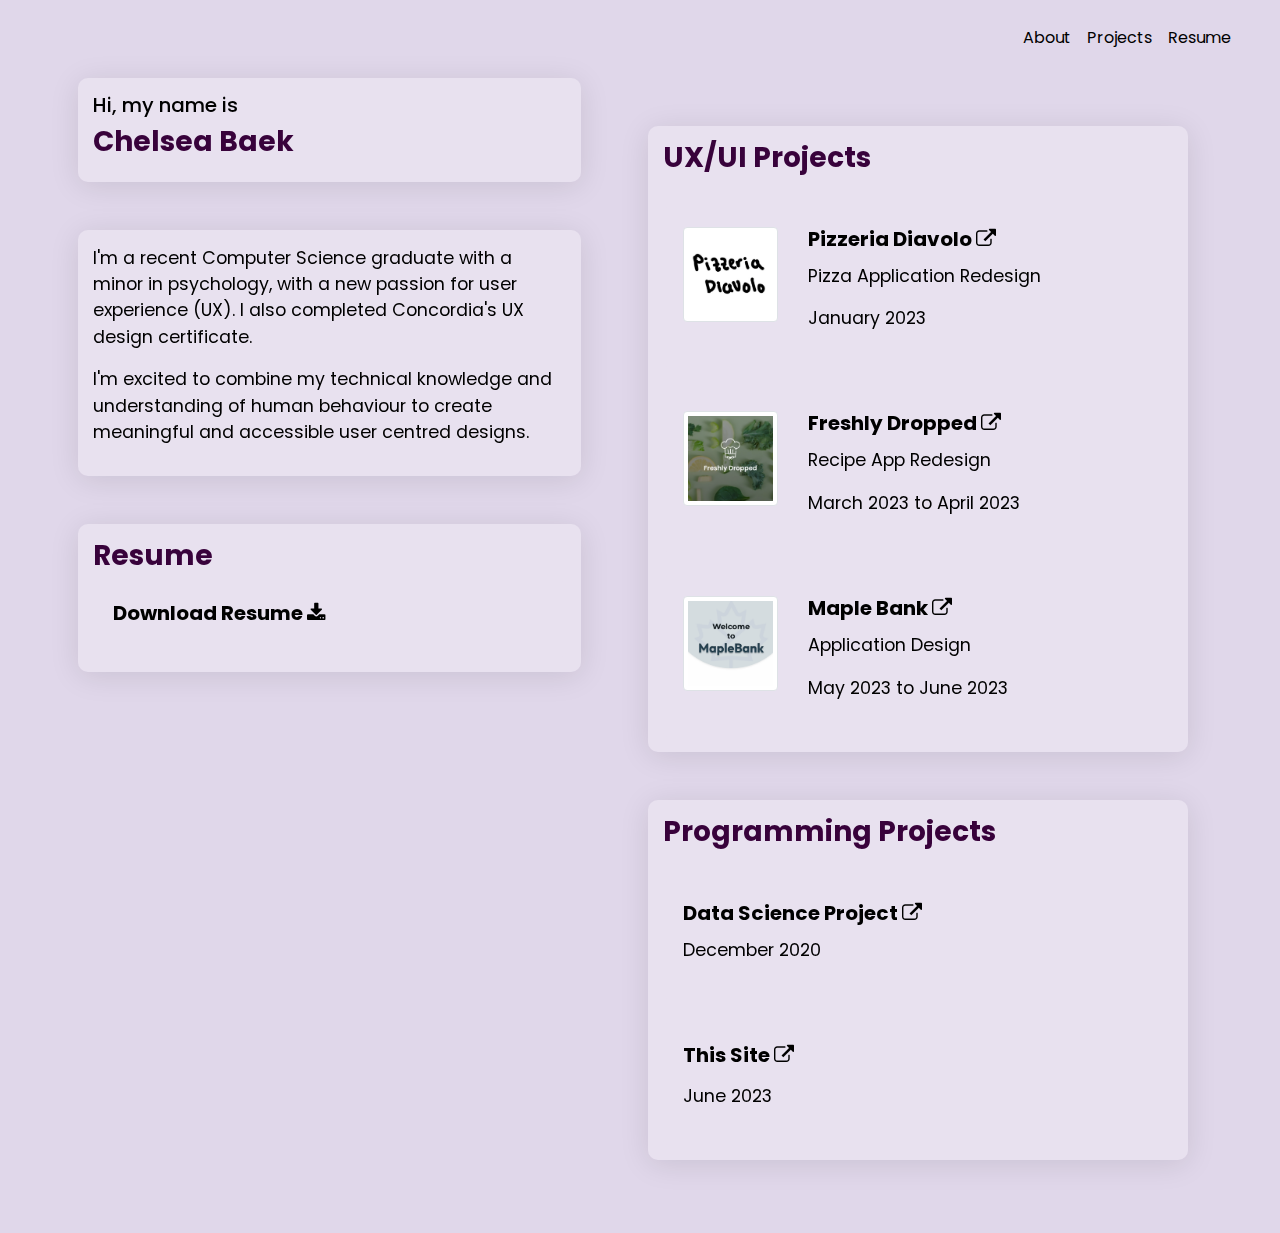
==== index.html @ 7f33ab18 "Rename html/index.html to index.html" ====
<!DOCTYPE html>

<html lang="en">
  
<head>
    <meta charset="UTF-8">
    <meta name="viewport" content="width=device-width, initial-scale=1.0">
    <meta http-equiv="X-UA-Compatible" content="ie=edge">
    <title>My Website</title>
    <link rel="stylesheet" href="../css/style.css">
    <link rel="icon" href="./favicon.ico" type="image/x-icon">
    <link rel="preconnect" href="https://fonts.googleapis.com">
    <link rel="preconnect" href="https://fonts.gstatic.com" crossorigin>
    <link href="https://fonts.googleapis.com/css2?family=Poppins&display=swap" rel="stylesheet">
    <link href="https://fonts.googleapis.com/css2?family=Rubik&display=swap" rel="stylesheet">
    <link rel="stylesheet" href="https://cdn.jsdelivr.net/npm/bootstrap@4.6.2/dist/css/bootstrap.min.css">
    <link rel="stylesheet" href="https://cdnjs.cloudflare.com/ajax/libs/font-awesome/4.7.0/css/font-awesome.min.css">
    <script src="https://code.jquery.com/jquery-3.2.1.slim.min.js" integrity="sha384-KJ3o2DKtIkvYIK3UENzmM7KCkRr/rE9/Qpg6aAZGJwFDMVNA/GpGFF93hXpG5KkN" crossorigin="anonymous"></script>
    <script src="https://cdn.jsdelivr.net/npm/popper.js@1.12.9/dist/umd/popper.min.js" integrity="sha384-ApNbgh9B+Y1QKtv3Rn7W3mgPxhU9K/ScQsAP7hUibX39j7fakFPskvXusvfa0b4Q" crossorigin="anonymous"></script>
    <script src="https://cdn.jsdelivr.net/npm/bootstrap@4.0.0/dist/js/bootstrap.min.js" integrity="sha384-JZR6Spejh4U02d8jOt6vLEHfe/JQGiRRSQQxSfFWpi1MquVdAyjUar5+76PVCmYl" crossorigin="anonymous"></script>
</head>
  
<body>
    <nav class="navbar navbar-expand-lg navbar-dark">
        <button class="navbar-toggler" type="button" data-toggle="collapse" data-target="#navbarNav" aria-controls="navbarNav" aria-expanded="false" aria-label="Toggle navigation">
          <span class="navbar-toggler-icon"></span>
        </button>
        <div class="collapse navbar-collapse" id="navbarNav">
          <ul class="navbar-nav ml-auto">
            <li class="nav-item">
              <a class="nav-link" href="#about">About</a>
            </li>
            <li class="nav-item">
              <a class="nav-link" href="#projects">Projects</a>
            </li>
            <li class="nav-item">
                <a class="nav-link" href="#resume">Resume</a>
              </li>
          </ul>
        </div>
      </nav>
    
    <main>     
        
        <div class="container">
              <div class="row justify-content-start">
                <div class="col-md-5" style="position: fixed;">
                  <div class="intro " id="intro">
                      <h5>Hi, my name is</h5>
                      <h3>Chelsea Baek</h3>
                    </div>
                  <br>
                  <br>
                  <div class="about" id="about">
                    <p>I'm a recent Computer Science graduate with a minor in psychology, with a new passion for user experience (UX). I also completed Concordia's UX design certificate.</p>
                    <p>I'm excited to combine my technical knowledge and understanding of human behaviour to create meaningful and accessible user centred designs.</p>
                  </div>
                  <br>
                  <br>
                  <div class="resume" id="resume">
                    <h3>Resume</h3>
                    <div class="card border-0">
                      <div class="card-body">
                      <h5 class="card-title">Download Resume <i class="fa fa-download" aria-hidden="true"></i></h5>
                      <a href="../pdf/chelsea_baek.pdf" class="stretched-link"  target="_blank"></a>
                      </div>
                  </div>
                  </div>
                </div>
              </div>
              <div class="row justify-content-end">
              <div class="col-md-6">
                <br>
                <br>
                <div class="ux-projects" id="ux-projects">
                    <h3>UX/UI Projects</h3>
                    <br>
                    <div class="card border-0">
                        <div class="card-body">
                          <div class="row justify-content-md-center">
                            <div class="col-3">
                              <img src="../images/images_pizzeria_diavolo/pizzeria_diavolo.png " class="img-thumbnail rounded">
                            </div>
                            <div class="col">
                              <h5 class="card-title">Pizzeria Diavolo <i class="fa fa-external-link" aria-hidden="true"></i></h5>
                              <p class="card-text">Pizza Application Redesign</p>
                              <p class="card-text">January 2023</p>
                              <a href="../html/pizzeria_diavolo.html" class="stretched-link"></a>
                            </div>
                          </div>
                        </div>
                    </div>
                    <br>
                    <div class="card border-0">
                      <div class="card-body">
                        <div class="row justify-content-md-center">
                          <div class="col-3">
                            <img src="../images/images_freshly_dropped/freshly_dropped.png" class="img-thumbnail rounded">
                          </div>
                          <div class="col">
                            <h5 class="card-title">Freshly Dropped <i class="fa fa-external-link" aria-hidden="true"></i></h5>
                            <p class="card-text">Recipe App Redesign</p>
                            <p class="card-text">March 2023 to April 2023</p>
                            <a href="../html/freshly_dropped.html" class="stretched-link"></a>
                          </div>
                        </div>
                      </div>
                  </div>
                    <br>
                    <div class="card border-0">
                      <div class="card-body">
                        <div class="row justify-content-md-center">
                          <div class="col-3">
                            <img src="../images/images_maplebank/maple_bank.png" class="img-thumbnail rounded">
                          </div>
                          <div class="col">
                            <h5 class="card-title">Maple Bank <i class="fa fa-external-link" aria-hidden="true"></i></h5>
                            <p class="card-text">Application Design</p>
                            <p class="card-text">May 2023 to June 2023</p>
                            <a href="../html/maplebank.html" class="stretched-link"></a>
                          </div>
                        </div>
                      </div>
                  </div>
                </div>
                <br>
                <br>
                <div class="comp-projects" id="comp-projects">
                  <h3>Programming Projects</h3>
                  <br>
                  <div class="card border-0">
                      <div class="card-body">
                      <h5 class="card-title">Data Science Project <i class="fa fa-external-link" aria-hidden="true"></i></h5>
                      <p class="card-text">December 2020</p>
                      <a href="https://github.com/chelseabaek/COMP598-Final-Project" class="stretched-link"  target="_blank"></a>
                      </div>
                  </div>
                  <br>
                  <div class="card border-0">
                      <div class="card-body">
                      <h5 class="card-title">This Site <i class="fa fa-external-link" aria-hidden="true"></i></h5>
                      <p class="card-text"></p>
                      <p class="card-text">June 2023</p>
                      <a href="https://github.com/chelseabaek/chelseabaek.github.io" class="stretched-link"  target="_blank"></a>
                      </div>
                  </div>
              </div>
              <br>
              <br>
              </div>
              </div>
            </div>
          </div>
    </main>
	   
</body>

</html>
---- css/style.css ----
/* Home Page */
body {
    color: black !important;
    background-color: #e0d7ea !important;
    font-family: 'Poppins', sans-serif !important;
    padding: 10px 25px 25px 10px;
    background: rgba(255, 255, 255, 0.54);
}

h3 {
    color: #38023B !important;
    font-weight: bold !important;
}

p {
    font-size: 1.1em; /* 14px/16=0.875em */
  }

/* nav */
.navbar {
    background-color: #e0d7ea !important; 
    padding-bottom: 20px !important;
    
}

.navbar.navbar-expand-lg a {
    color: #38023B;
}
.navbar-nav.ml-auto li a {
    color: black !important;
}

.navbar-toggler {
    background-color: #38023B !important;
    border-color: #38023B !important;
}

.navbar-toggler-icon {
    background-color: #38023B !important;
}

@media (max-width: 768px){
    .col-md-5 {
        position: static !important;
     }
  }


/* cards */
.card {
    color: black !important;
    background-color: #E8E1EF !important;  
}

.card h5 {
    font-weight: bold !important;
}
  
.card:hover {
      transition: all 0.2s ease-out;
      box-shadow: 0px 0px 8px #38023B;
      top: -2px;
      /* border: 0.5px solid #d6cae2 !important; */
      background-color: #e0d7ea !important;
      color: #38023B !important;
    }

.card:hover p {
        color: black !important;
      }


.intro {
    
    padding: 15px 15px 15px 15px;
    background: #E8E1EF;
    border-radius: 10px;
    box-shadow: 0 4px 30px rgba(0, 0, 0, 0.1);
    backdrop-filter: blur(12.5px);
    -webkit-backdrop-filter: blur(12.5px);
}

.about {
    padding: 15px 15px 15px 15px;
    background: #E8E1EF;
    border-radius: 10px;
    box-shadow: 0 4px 30px rgba(0, 0, 0, 0.1);
    backdrop-filter: blur(12.5px);
    -webkit-backdrop-filter: blur(12.5px);
}

.comp-projects, .ux-projects {
    padding: 15px 15px 15px 15px;
    background: #E8E1EF;
    border-radius: 10px;
    box-shadow: 0 4px 30px rgba(0, 0, 0, 0.1);
    backdrop-filter: blur(12.5px);
    -webkit-backdrop-filter: blur(12.5px);
}

.resume {
    padding: 15px 15px 15px 15px;
    background: #E8E1EF;
    border-radius: 10px;
    box-shadow: 0 4px 30px rgba(0, 0, 0, 0.1);
    backdrop-filter: blur(12.5px);
    -webkit-backdrop-filter: blur(12.5px);
}
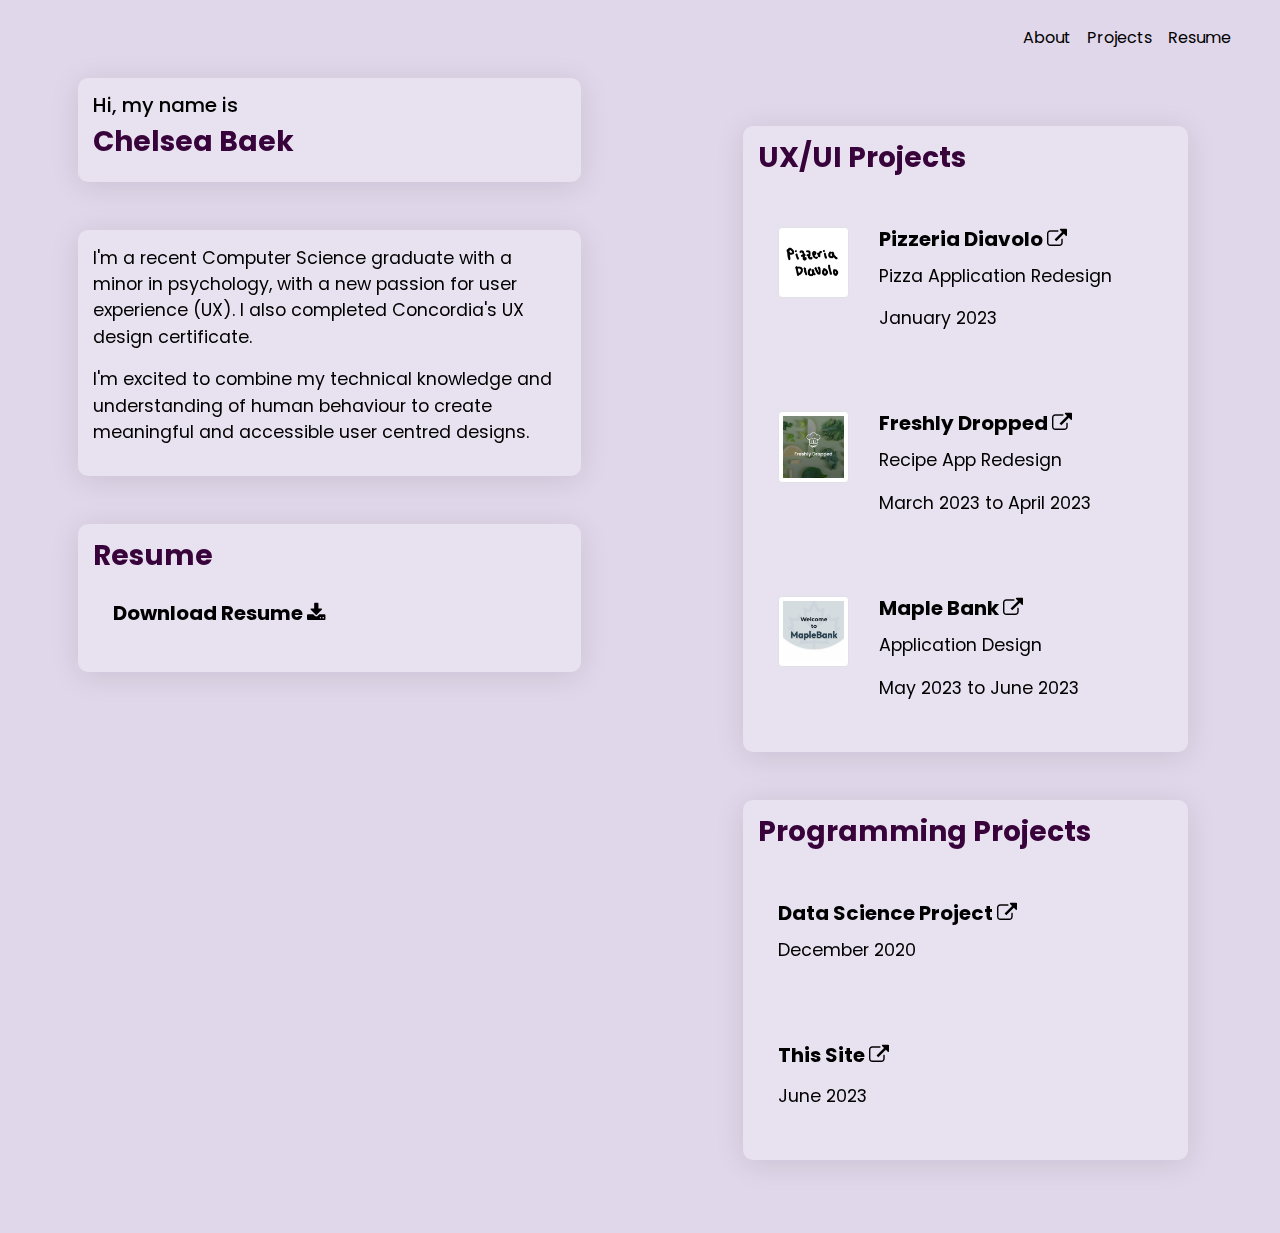
==== commit 51c71ba3: "Update index.html" ====
--- a/index.html
+++ b/index.html
@@ -69,7 +69,7 @@
                 </div>
               </div>
               <div class="row justify-content-end">
-              <div class="col-md-6">
+              <div class="col-md-5">
                 <br>
                 <br>
                 <div class="ux-projects" id="ux-projects">
